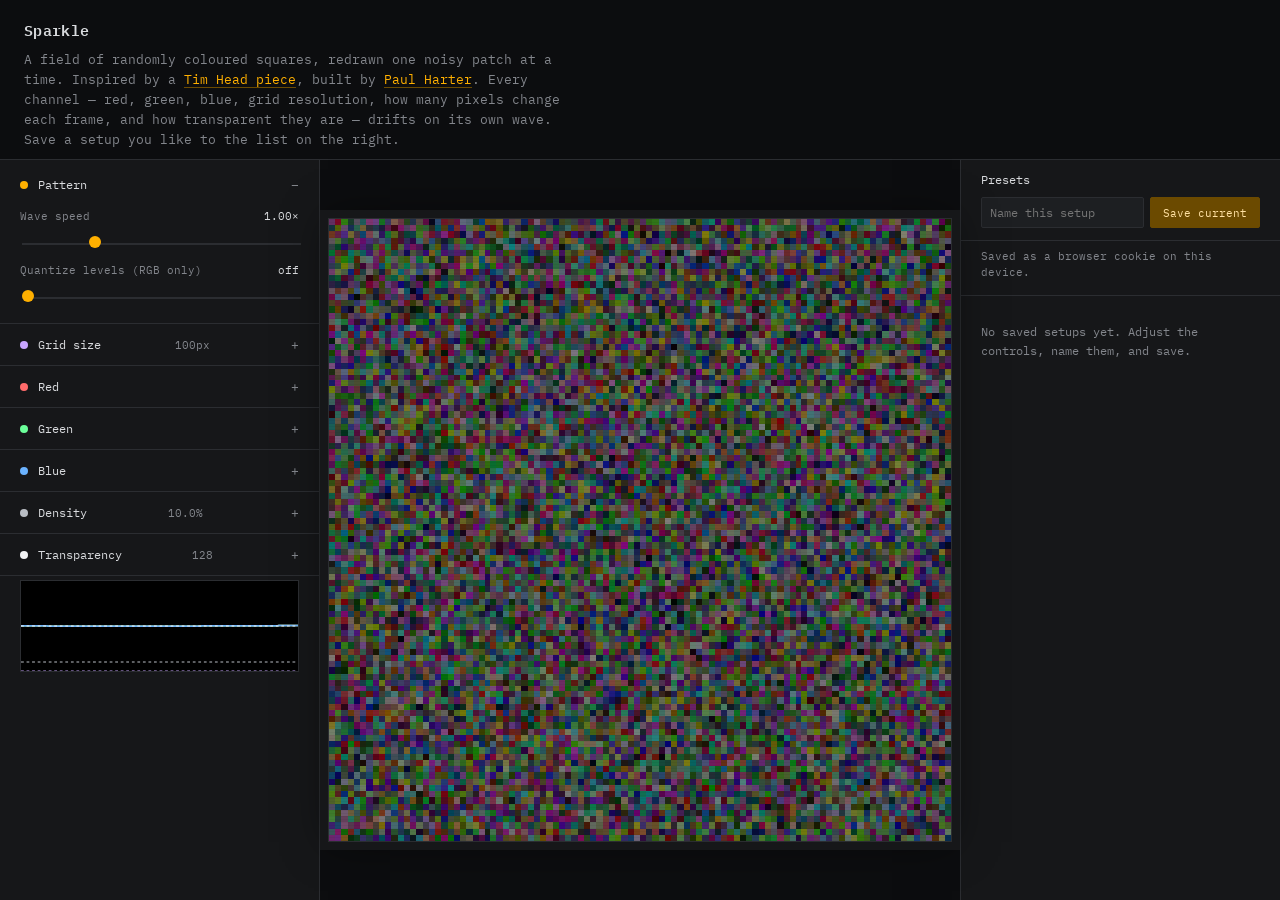
==== sparkle.html @ b0ede52d "Initial commit of Sparkle noise instrument Co-Authored-By: Claude Sonnet 5 <noreply@anthropic.com>" ====
<!doctype html>
<html lang="en">
<head>
<meta charset="utf-8">
<meta name="viewport" content="width=device-width, initial-scale=1">
<title>Sparkle — a noise instrument</title>
<link rel="preconnect" href="https://fonts.googleapis.com">
<link rel="preconnect" href="https://fonts.gstatic.com" crossorigin>
<link href="https://fonts.googleapis.com/css2?family=IBM+Plex+Mono:wght@400;500;600&display=swap" rel="stylesheet">
<style>
  :root{
    --bg: #0c0d0f;
    --panel: #161719;
    --panel-raised: #1d1f22;
    --line: #2b2d31;
    --text: #d9dbde;
    --text-dim: #83868c;
    --accent: #ffb000;
    --accent-dim: #6b4a00;
    --red: #ff6b6b;
    --green: #6bff9a;
    --blue: #6bb3ff;
    --density: #b9bdc4;
    --alphacol: #f2f3f5;
    --sizecol: #c9a6ff;
    --danger: #ff6b6b;
  }
  * { box-sizing: border-box; }
  html, body {
    margin: 0;
    height: 100%;
    background: var(--bg);
    color: var(--text);
    font-family: 'IBM Plex Mono', ui-monospace, 'SF Mono', Menlo, monospace;
  }
  body {
    display: flex;
    flex-direction: column;
    min-height: 100%;
    overflow: hidden;
  }

  header {
    padding: 18px 24px 10px;
    border-bottom: 1px solid var(--line);
    flex-shrink: 0;
  }
  header h1 {
    margin: 0 0 6px;
    font-size: 15px;
    font-weight: 600;
    letter-spacing: 0.02em;
    color: var(--text);
  }
  header p {
    margin: 0;
    max-width: 68ch;
    font-size: 12.5px;
    line-height: 1.6;
    color: var(--text-dim);
  }
  header a { color: var(--accent); text-decoration: none; border-bottom: 1px solid var(--accent-dim); }
  header a:hover { border-bottom-color: var(--accent); }

  main {
    flex: 1;
    display: flex;
    gap: 0;
    min-height: 0;
  }

  .panel {
    width: 320px;
    flex-shrink: 0;
    background: var(--panel);
    overflow-y: auto;
  }
  .panel-left { border-right: 1px solid var(--line); padding: 4px 0 24px; }
  .panel-right { border-left: 1px solid var(--line); display: flex; flex-direction: column; }

  .stage {
    flex: 1;
    display: flex;
    align-items: center;
    justify-content: center;
    padding: 24px;
    min-width: 0;
    min-height: 0;
  }
  .canvas-frame {
    position: relative;
    background: #000;
    border: 1px solid var(--line);
    box-shadow: 0 0 0 8px var(--panel), 0 0 40px rgba(0,0,0,0.5);
    flex-shrink: 0;
  }
  #sparkleCanvas {
    width: 100%;
    height: 100%;
    display: block;
    image-rendering: pixelated;
  }
  .canvas-frame::after{
    content: "";
    position: absolute;
    inset: 0;
    pointer-events: none;
    background: repeating-linear-gradient(
      to bottom,
      rgba(0,0,0,0.12) 0px,
      rgba(0,0,0,0.12) 1px,
      transparent 1px,
      transparent 3px
    );
    mix-blend-mode: multiply;
    opacity: 0.35;
  }

  .group {
    border-bottom: 1px solid var(--line);
  }
  .group > summary {
    list-style: none;
    cursor: pointer;
    padding: 12px 20px;
    font-size: 12px;
    color: var(--text);
    display: flex;
    align-items: center;
    justify-content: space-between;
    user-select: none;
    gap: 8px;
  }
  .group > summary::-webkit-details-marker { display: none; }
  .group > summary .label { display: flex; align-items: center; min-width: 0; }
  .group > summary .live {
    font-size: 11px;
    color: var(--text-dim);
    margin-right: 8px;
    white-space: nowrap;
  }
  .group > summary::after {
    content: "+";
    color: var(--text-dim);
    font-size: 13px;
  }
  .group[open] > summary::after { content: "–"; }
  .group .swatch {
    display: inline-block;
    width: 8px; height: 8px;
    border-radius: 50%;
    margin-right: 10px;
    flex-shrink: 0;
  }
  .group-body {
    padding: 4px 20px 16px;
  }

  .field { margin-bottom: 14px; }
  .field:last-child { margin-bottom: 4px; }
  .field-label {
    display: flex;
    justify-content: space-between;
    font-size: 11px;
    color: var(--text-dim);
    margin-bottom: 6px;
  }
  .field-label span.val { color: var(--text); }

  input[type="range"] {
    -webkit-appearance: none;
    width: 100%;
    height: 2px;
    background: var(--line);
    outline: none;
  }
  input[type="range"]::-webkit-slider-thumb {
    -webkit-appearance: none;
    width: 12px;
    height: 12px;
    border-radius: 50%;
    background: var(--accent);
    cursor: pointer;
    margin-top: -5px;
  }
  input[type="range"]::-moz-range-thumb {
    width: 12px;
    height: 12px;
    border: none;
    border-radius: 50%;
    background: var(--accent);
    cursor: pointer;
  }
  input[type="range"]::-moz-range-track {
    height: 2px;
    background: var(--line);
  }

  select.shape {
    width: 100%;
    background: var(--panel-raised);
    color: var(--text);
    border: 1px solid var(--line);
    padding: 6px 8px;
    font-family: inherit;
    font-size: 12px;
    border-radius: 2px;
  }

  .scope {
    margin: 4px 20px 20px;
    border: 1px solid var(--line);
    background: #000;
  }
  canvas#scopeCanvas { display: block; width: 100%; height: 90px; }

  /* --- Presets panel --- */
  .panel-right-header {
    padding: 12px 20px;
    border-bottom: 1px solid var(--line);
    flex-shrink: 0;
  }
  .panel-right-header .title {
    font-size: 12px;
    color: var(--text);
    margin-bottom: 10px;
  }
  .save-row {
    display: flex;
    gap: 6px;
  }
  .save-row input[type="text"] {
    flex: 1;
    min-width: 0;
    background: var(--panel-raised);
    border: 1px solid var(--line);
    color: var(--text);
    font-family: inherit;
    font-size: 12px;
    padding: 7px 8px;
    border-radius: 2px;
  }
  .save-row input[type="text"]:focus { outline: 1px solid var(--accent-dim); }
  .save-row button {
    background: var(--accent-dim);
    color: #ffe1a3;
    border: 1px solid var(--accent-dim);
    font-family: inherit;
    font-size: 11px;
    padding: 0 12px;
    border-radius: 2px;
    cursor: pointer;
    white-space: nowrap;
  }
  .save-row button:hover { background: var(--accent); color: #1a1200; }

  .preset-list {
    flex: 1;
    overflow-y: auto;
    padding: 6px 0;
  }
  .preset-empty {
    padding: 20px;
    font-size: 12px;
    color: var(--text-dim);
    line-height: 1.6;
  }
  .preset-item {
    padding: 10px 20px;
    border-bottom: 1px solid var(--line);
    display: flex;
    align-items: center;
    gap: 8px;
  }
  .preset-item .meta { flex: 1; min-width: 0; }
  .preset-item .name {
    font-size: 12px;
    color: var(--text);
    white-space: nowrap;
    overflow: hidden;
    text-overflow: ellipsis;
  }
  .preset-item .time {
    font-size: 10px;
    color: var(--text-dim);
    margin-top: 2px;
  }
  .preset-item .actions {
    display: flex;
    gap: 6px;
    flex-shrink: 0;
  }
  .preset-item button {
    background: transparent;
    border: 1px solid var(--line);
    color: var(--text-dim);
    font-family: inherit;
    font-size: 10px;
    padding: 5px 9px;
    border-radius: 2px;
    cursor: pointer;
  }
  .preset-item button.restore:hover { border-color: var(--accent); color: var(--accent); }
  .preset-item button.delete:hover { border-color: var(--danger); color: var(--danger); }
  .cookie-note {
    padding: 8px 20px 14px;
    font-size: 10.5px;
    color: var(--text-dim);
    line-height: 1.5;
    border-bottom: 1px solid var(--line);
  }

  ::-webkit-scrollbar { width: 8px; }
  ::-webkit-scrollbar-track { background: var(--panel); }
  ::-webkit-scrollbar-thumb { background: var(--line); }

  @media (max-width: 900px) {
    main { flex-direction: column; overflow-y: auto; }
    body { overflow: auto; }
    .panel { width: 100%; }
    .panel-left { border-right: none; border-bottom: 1px solid var(--line); }
    .panel-right { border-left: none; border-top: 1px solid var(--line); }
    .stage { padding: 16px; order: -1; }
  }
</style>
</head>
<body>

<header>
  <h1>Sparkle</h1>
  <p>
    A field of randomly coloured squares, redrawn one noisy patch at a time. Inspired by a
    <a href="http://www.timhead.net/art/art2000/81sce.htm" target="_blank" rel="noopener">Tim Head piece</a>,
    built by <a href="https://glowinthedark.co.uk/" target="_blank" rel="noopener">Paul Harter</a>. Every channel —
    red, green, blue, grid resolution, how many pixels change each frame, and how transparent they are — drifts
    on its own wave. Save a setup you like to the list on the right.
  </p>
</header>

<main>
  <aside class="panel panel-left">
    <details class="group" open>
      <summary>
        <span class="label"><span class="swatch" style="background:var(--accent)"></span>Pattern</span>
      </summary>
      <div class="group-body">
        <div class="field">
          <div class="field-label"><span>Wave speed</span><span class="val" id="val-speed">1.00×</span></div>
          <input type="range" id="speed" min="0" max="4" step="0.05" value="1">
        </div>
        <div class="field">
          <div class="field-label"><span>Quantize levels (RGB only)</span><span class="val" id="val-quantize">off</span></div>
          <input type="range" id="quantize" min="0" max="32" step="1" value="0">
        </div>
      </div>
    </details>

    <details class="group">
      <summary>
        <span class="label"><span class="swatch" style="background:var(--sizecol)"></span>Grid size</span>
        <span class="live" id="cs-live">100px</span>
      </summary>
      <div class="group-body">
        <div class="field">
          <div class="field-label"><span>Mean (pixels per side)</span><span class="val" id="val-cs_mean">100</span></div>
          <input type="range" id="cs_mean" min="100" max="2000" step="5" value="100">
        </div>
        <div class="field">
          <div class="field-label"><span>Amplitude</span><span class="val" id="val-cs_amplitude">0</span></div>
          <input type="range" id="cs_amplitude" min="0" max="950" step="5" value="0">
        </div>
        <div class="field">
          <div class="field-label"><span>Frequency</span><span class="val" id="val-cs_frequency">0.10</span></div>
          <input type="range" id="cs_frequency" min="0.01" max="1" step="0.01" value="0.1">
        </div>
        <div class="field">
          <div class="field-label"><span>Phase offset</span><span class="val" id="val-cs_phase">0.00</span></div>
          <input type="range" id="cs_phase" min="0" max="1" step="0.01" value="0">
        </div>
        <div class="field">
          <div class="field-label"><span>Shape</span></div>
          <select class="shape" id="cs_shape">
            <option value="sine">Sine</option>
            <option value="triangle">Triangle</option>
            <option value="square">Square</option>
            <option value="sawtooth">Sawtooth</option>
          </select>
        </div>
      </div>
    </details>

    <details class="group">
      <summary>
        <span class="label"><span class="swatch" style="background:var(--red)"></span>Red</span>
      </summary>
      <div class="group-body">
        <div class="field">
          <div class="field-label"><span>Mean</span><span class="val" id="val-r_mean">128</span></div>
          <input type="range" id="r_mean" min="1" max="256" step="1" value="128">
        </div>
        <div class="field">
          <div class="field-label"><span>Amplitude</span><span class="val" id="val-r_amplitude">1</span></div>
          <input type="range" id="r_amplitude" min="0" max="128" step="1" value="1">
        </div>
        <div class="field">
          <div class="field-label"><span>Frequency</span><span class="val" id="val-r_frequency">0.10</span></div>
          <input type="range" id="r_frequency" min="0.01" max="1" step="0.01" value="0.1">
        </div>
        <div class="field">
          <div class="field-label"><span>Phase offset</span><span class="val" id="val-r_phase">0.00</span></div>
          <input type="range" id="r_phase" min="0" max="1" step="0.01" value="0">
        </div>
        <div class="field">
          <div class="field-label"><span>Shape</span></div>
          <select class="shape" id="r_shape">
            <option value="sine">Sine</option>
            <option value="triangle">Triangle</option>
            <option value="square">Square</option>
            <option value="sawtooth">Sawtooth</option>
          </select>
        </div>
      </div>
    </details>

    <details class="group">
      <summary>
        <span class="label"><span class="swatch" style="background:var(--green)"></span>Green</span>
      </summary>
      <div class="group-body">
        <div class="field">
          <div class="field-label"><span>Mean</span><span class="val" id="val-g_mean">128</span></div>
          <input type="range" id="g_mean" min="1" max="256" step="1" value="128">
        </div>
        <div class="field">
          <div class="field-label"><span>Amplitude</span><span class="val" id="val-g_amplitude">1</span></div>
          <input type="range" id="g_amplitude" min="0" max="128" step="1" value="1">
        </div>
        <div class="field">
          <div class="field-label"><span>Frequency</span><span class="val" id="val-g_frequency">0.10</span></div>
          <input type="range" id="g_frequency" min="0.01" max="1" step="0.01" value="0.1">
        </div>
        <div class="field">
          <div class="field-label"><span>Phase offset</span><span class="val" id="val-g_phase">0.00</span></div>
          <input type="range" id="g_phase" min="0" max="1" step="0.01" value="0">
        </div>
        <div class="field">
          <div class="field-label"><span>Shape</span></div>
          <select class="shape" id="g_shape">
            <option value="sine">Sine</option>
            <option value="triangle">Triangle</option>
            <option value="square">Square</option>
            <option value="sawtooth">Sawtooth</option>
          </select>
        </div>
      </div>
    </details>

    <details class="group">
      <summary>
        <span class="label"><span class="swatch" style="background:var(--blue)"></span>Blue</span>
      </summary>
      <div class="group-body">
        <div class="field">
          <div class="field-label"><span>Mean</span><span class="val" id="val-b_mean">128</span></div>
          <input type="range" id="b_mean" min="1" max="256" step="1" value="128">
        </div>
        <div class="field">
          <div class="field-label"><span>Amplitude</span><span class="val" id="val-b_amplitude">1</span></div>
          <input type="range" id="b_amplitude" min="0" max="128" step="1" value="1">
        </div>
        <div class="field">
          <div class="field-label"><span>Frequency</span><span class="val" id="val-b_frequency">0.10</span></div>
          <input type="range" id="b_frequency" min="0.01" max="1" step="0.01" value="0.1">
        </div>
        <div class="field">
          <div class="field-label"><span>Phase offset</span><span class="val" id="val-b_phase">0.00</span></div>
          <input type="range" id="b_phase" min="0" max="1" step="0.01" value="0">
        </div>
        <div class="field">
          <div class="field-label"><span>Shape</span></div>
          <select class="shape" id="b_shape">
            <option value="sine">Sine</option>
            <option value="triangle">Triangle</option>
            <option value="square">Square</option>
            <option value="sawtooth">Sawtooth</option>
          </select>
        </div>
      </div>
    </details>

    <details class="group">
      <summary>
        <span class="label"><span class="swatch" style="background:var(--density)"></span>Density</span>
        <span class="live" id="pp-live">10.0%</span>
      </summary>
      <div class="group-body">
        <div class="field">
          <div class="field-label"><span>Mean (% pixels / frame)</span><span class="val" id="val-pp_mean">10</span></div>
          <input type="range" id="pp_mean" min="0.1" max="100" step="0.1" value="10">
        </div>
        <div class="field">
          <div class="field-label"><span>Amplitude</span><span class="val" id="val-pp_amplitude">0</span></div>
          <input type="range" id="pp_amplitude" min="0" max="50" step="0.1" value="0">
        </div>
        <div class="field">
          <div class="field-label"><span>Frequency</span><span class="val" id="val-pp_frequency">0.10</span></div>
          <input type="range" id="pp_frequency" min="0.01" max="1" step="0.01" value="0.1">
        </div>
        <div class="field">
          <div class="field-label"><span>Phase offset</span><span class="val" id="val-pp_phase">0.00</span></div>
          <input type="range" id="pp_phase" min="0" max="1" step="0.01" value="0">
        </div>
        <div class="field">
          <div class="field-label"><span>Shape</span></div>
          <select class="shape" id="pp_shape">
            <option value="sine">Sine</option>
            <option value="triangle">Triangle</option>
            <option value="square">Square</option>
            <option value="sawtooth">Sawtooth</option>
          </select>
        </div>
      </div>
    </details>

    <details class="group">
      <summary>
        <span class="label"><span class="swatch" style="background:var(--alphacol)"></span>Transparency</span>
        <span class="live" id="ap-live">128</span>
      </summary>
      <div class="group-body">
        <div class="field">
          <div class="field-label"><span>Mean</span><span class="val" id="val-ap_mean">128</span></div>
          <input type="range" id="ap_mean" min="1" max="256" step="1" value="128">
        </div>
        <div class="field">
          <div class="field-label"><span>Amplitude</span><span class="val" id="val-ap_amplitude">0</span></div>
          <input type="range" id="ap_amplitude" min="0" max="128" step="1" value="0">
        </div>
        <div class="field">
          <div class="field-label"><span>Frequency</span><span class="val" id="val-ap_frequency">0.10</span></div>
          <input type="range" id="ap_frequency" min="0.01" max="1" step="0.01" value="0.1">
        </div>
        <div class="field">
          <div class="field-label"><span>Phase offset</span><span class="val" id="val-ap_phase">0.00</span></div>
          <input type="range" id="ap_phase" min="0" max="1" step="0.01" value="0">
        </div>
        <div class="field">
          <div class="field-label"><span>Shape</span></div>
          <select class="shape" id="ap_shape">
            <option value="sine">Sine</option>
            <option value="triangle">Triangle</option>
            <option value="square">Square</option>
            <option value="sawtooth">Sawtooth</option>
          </select>
        </div>
      </div>
    </details>

    <div class="scope">
      <canvas id="scopeCanvas" width="300" height="90"></canvas>
    </div>
  </aside>

  <div class="stage">
    <div class="canvas-frame">
      <canvas id="sparkleCanvas" width="100" height="100"></canvas>
    </div>
  </div>

  <aside class="panel panel-right">
    <div class="panel-right-header">
      <div class="title">Presets</div>
      <div class="save-row">
        <input type="text" id="presetName" placeholder="Name this setup" maxlength="60">
        <button id="savePresetBtn">Save current</button>
      </div>
    </div>
    <div class="cookie-note" id="cookieNote">Saved as a browser cookie on this device.</div>
    <div class="preset-list" id="presetList">
      <div class="preset-empty">No saved setups yet. Adjust the controls, name them, and save.</div>
    </div>
  </aside>
</main>

<script>
(function(){
  const visCanvas = document.getElementById('sparkleCanvas');
  const visCtx = visCanvas.getContext('2d');
  const scope = document.getElementById('scopeCanvas');
  const sctx = scope.getContext('2d');
  const stage = document.querySelector('.stage');
  const frame = document.querySelector('.canvas-frame');

  // --- Fixed backing grid --------------------------------------------------
  // The "true" pixel data lives here, at a size that comfortably covers the
  // whole grid-size wave range (100-2000, mean+amplitude clamped to 2000).
  // It is allocated once and never resized — growing or shrinking the visible
  // grid never touches this buffer's dimensions, only how much of its centre
  // we look at.
  const BACKING_SIZE = 2000;
  const CENTER = BACKING_SIZE / 2;
  const dataCanvas = document.createElement('canvas');
  dataCanvas.width = BACKING_SIZE;
  dataCanvas.height = BACKING_SIZE;
  const dataCtx = dataCanvas.getContext('2d');
  const backingImageData = dataCtx.createImageData(BACKING_SIZE, BACKING_SIZE);
  let filledSize = 0; // how large a centred square has ever been randomized

  function offsetFor(N){ return Math.floor(CENTER - N / 2); }

  let r_range = 128, g_range = 128, b_range = 128;

  const state = {
    r_mean: 128, r_amplitude: 1, r_frequency: 0.1, r_phase: 0, r_shape: 'sine',
    g_mean: 128, g_amplitude: 1, g_frequency: 0.1, g_phase: 0, g_shape: 'sine',
    b_mean: 128, b_amplitude: 1, b_frequency: 0.1, b_phase: 0, b_shape: 'sine',
    pp_mean: 10, pp_amplitude: 0, pp_frequency: 0.1, pp_phase: 0, pp_shape: 'sine',
    ap_mean: 128, ap_amplitude: 0, ap_frequency: 0.1, ap_phase: 0, ap_shape: 'sine',
    cs_mean: 100, cs_amplitude: 0, cs_frequency: 0.1, cs_phase: 0, cs_shape: 'sine',
    pixelUpdatePercent: 10, alpha: 128, speed: 1, quantize: 0
  };

  // --- Responsive square canvas frame -------------------------------------
  // Only the *display* resolution changes here, and only on an actual window
  // resize — not on every grid-size wave tick.
  function sizeFrame(){
    const rect = stage.getBoundingClientRect();
    const pad = 8;
    const available = Math.max(120, Math.min(rect.width, rect.height) - pad * 2);
    const cssSize = Math.floor(available);
    frame.style.width = cssSize + 'px';
    frame.style.height = cssSize + 'px';

    const dpr = Math.min(window.devicePixelRatio || 1, 2);
    const intrinsic = Math.max(200, Math.min(1400, Math.round(cssSize * dpr)));
    if (visCanvas.width !== intrinsic){
      visCanvas.width = intrinsic;
      visCanvas.height = intrinsic;
    }
  }
  new ResizeObserver(sizeFrame).observe(stage);
  window.addEventListener('resize', sizeFrame);
  sizeFrame();

  // --- Waveform shapes ------------------------------------------------------
  function shapeValue(shape, x){
    const f = x - Math.floor(x);
    switch (shape){
      case 'triangle':
        return 4 * Math.abs(f - Math.floor(f + 0.5)) - 1;
      case 'square':
        return f < 0.5 ? 1 : -1;
      case 'sawtooth':
        return 2 * f - 1;
      case 'sine':
      default:
        return Math.sin(2 * Math.PI * f);
    }
  }

  function clampRange(v, min, max){ return Math.max(min, Math.min(max, v)); }
  function clamp255(v){ return clampRange(v, 0, 255); }

  function quantizeValue(v){
    const steps = state.quantize;
    if (!steps) return v;
    const levelSize = 255 / steps;
    return Math.round(v / levelSize) * levelSize;
  }

  function setRandomPixel(x, y){
    const idx = (y * BACKING_SIZE + x) * 4;
    backingImageData.data[idx]     = Math.floor(Math.random() * r_range);
    backingImageData.data[idx + 1] = Math.floor(Math.random() * g_range);
    backingImageData.data[idx + 2] = Math.floor(Math.random() * b_range);
    backingImageData.data[idx + 3] = state.alpha;
  }

  // Randomize only the newly-exposed ring when the visible (centred) grid
  // grows past its previous all-time max. Pixels already generated (even if
  // currently hidden by a later shrink) are left untouched.
  function ensureFilled(N){
    if (N <= filledSize) return;
    const oldSize = filledSize;
    const offNew = offsetFor(N);
    const offOld = offsetFor(oldSize);
    for (let y = offNew; y < offNew + N; y++){
      for (let x = offNew; x < offNew + N; x++){
        if (oldSize > 0 && x >= offOld && x < offOld + oldSize && y >= offOld && y < offOld + oldSize) continue;
        setRandomPixel(x, y);
      }
    }
    filledSize = N;
    dataCtx.putImageData(backingImageData, 0, 0, offNew, offNew, N, N);
  }

  let clockOffset = 0;
  let lastRealTime = Date.now() / 1000;
  function tick(){
    const now = Date.now() / 1000;
    const dt = now - lastRealTime;
    lastRealTime = now;
    clockOffset += dt * state.speed;
    return clockOffset;
  }

  // RGB channel value: 0-255, clamped and (optionally) quantized
  function channelValue(mean, amp, freq, phase, shape, t){
    const wave = shapeValue(shape, t * freq + phase);
    return quantizeValue(clamp255(Math.round(mean + amp * wave)));
  }

  // Pixel-update-percent value: 0.1-100, no quantize
  function percentValue(t){
    const wave = shapeValue(state.pp_shape, t * state.pp_frequency + state.pp_phase);
    return clampRange(state.pp_mean + state.pp_amplitude * wave, 0.1, 100);
  }

  // Transparency (alpha) value: 1-256, no quantize
  function alphaValue(t){
    const wave = shapeValue(state.ap_shape, t * state.ap_frequency + state.ap_phase);
    return clampRange(Math.round(state.ap_mean + state.ap_amplitude * wave), 1, 256);
  }

  // Grid-size (pixels per side) value: 100-2000, rounded to the nearest 5
  function sizeValue(t){
    const wave = shapeValue(state.cs_shape, t * state.cs_frequency + state.cs_phase);
    const raw = clampRange(state.cs_mean + state.cs_amplitude * wave, 100, 2000);
    return Math.round(raw / 5) * 5;
  }

  function updateColorRanges(t){
    r_range = channelValue(state.r_mean, state.r_amplitude, state.r_frequency, state.r_phase, state.r_shape, t);
    g_range = channelValue(state.g_mean, state.g_amplitude, state.g_frequency, state.g_phase, state.g_shape, t);
    b_range = channelValue(state.b_mean, state.b_amplitude, state.b_frequency, state.b_phase, state.b_shape, t);
    state.pixelUpdatePercent = percentValue(t);
    state.alpha = alphaValue(t);
  }

  const ppLive = document.getElementById('pp-live');
  const apLive = document.getElementById('ap-live');
  const csLive = document.getElementById('cs-live');

  function updateRandomPixels(){
    const t = tick();
    updateColorRanges(t);

    const targetSize = sizeValue(t);
    ensureFilled(targetSize);
    const offset = offsetFor(targetSize);
    csLive.textContent = targetSize + 'px';
    ppLive.textContent = state.pixelUpdatePercent.toFixed(1) + '%';
    apLive.textContent = Math.round(state.alpha);

    const totalPixels = targetSize * targetSize;
    const pixelsToUpdate = Math.round((state.pixelUpdatePercent / 100) * totalPixels);

    for (let n = 0; n < pixelsToUpdate; n++){
      const x = offset + Math.floor(Math.random() * targetSize);
      const y = offset + Math.floor(Math.random() * targetSize);
      setRandomPixel(x, y);
    }
    // Only push the currently-visible centred N x N square to the backing
    // canvas — cost scales with what's on screen, not the 2000x2000 buffer.
    dataCtx.putImageData(backingImageData, 0, 0, offset, offset, targetSize, targetSize);

    // Crop that centred square and scale it up (nearest-neighbour) onto the visible canvas.
    visCtx.imageSmoothingEnabled = false;
    visCtx.drawImage(dataCanvas, offset, offset, targetSize, targetSize, 0, 0, visCanvas.width, visCanvas.height);

    drawScope(t);
    requestAnimationFrame(updateRandomPixels);
  }

  // Live oscilloscope-style preview of the RGB waveforms, plus density,
  // transparency and grid size overlaid as dashed traces (each normalised
  // to its own range so they stay legible on one chart).
  function drawScope(t0){
    const w = scope.width, h = scope.height;
    sctx.clearRect(0, 0, w, h);

    sctx.strokeStyle = '#1f2023';
    sctx.lineWidth = 1;
    sctx.beginPath();
    sctx.moveTo(0, h / 2);
    sctx.lineTo(w, h / 2);
    sctx.stroke();

    const windowSeconds = 6;
    const channels = [
      { mean: state.r_mean, amp: state.r_amplitude, freq: state.r_frequency, phase: state.r_phase, shape: state.r_shape, color: getCss('--red') },
      { mean: state.g_mean, amp: state.g_amplitude, freq: state.g_frequency, phase: state.g_phase, shape: state.g_shape, color: getCss('--green') },
      { mean: state.b_mean, amp: state.b_amplitude, freq: state.b_frequency, phase: state.b_phase, shape: state.b_shape, color: getCss('--blue') }
    ];

    channels.forEach(c => {
      sctx.beginPath();
      sctx.strokeStyle = c.color;
      sctx.lineWidth = 1.5;
      for (let px = 0; px <= w; px++){
        const t = t0 - windowSeconds + (px / w) * windowSeconds;
        const v = channelValue(c.mean, c.amp, c.freq, c.phase, c.shape, t);
        const y = h - (v / 255) * h;
        if (px === 0) sctx.moveTo(px, y); else sctx.lineTo(px, y);
      }
      sctx.stroke();
    });

    sctx.setLineDash([3, 3]);

    sctx.beginPath();
    sctx.strokeStyle = getCss('--density');
    sctx.lineWidth = 1;
    for (let px = 0; px <= w; px++){
      const t = t0 - windowSeconds + (px / w) * windowSeconds;
      const wave = shapeValue(state.pp_shape, t * state.pp_frequency + state.pp_phase);
      const v = clampRange(state.pp_mean + state.pp_amplitude * wave, 0.1, 100);
      const y = h - (v / 100) * h;
      if (px === 0) sctx.moveTo(px, y); else sctx.lineTo(px, y);
    }
    sctx.stroke();

    sctx.beginPath();
    sctx.strokeStyle = getCss('--alphacol');
    sctx.lineWidth = 1;
    for (let px = 0; px <= w; px++){
      const t = t0 - windowSeconds + (px / w) * windowSeconds;
      const wave = shapeValue(state.ap_shape, t * state.ap_frequency + state.ap_phase);
      const v = clampRange(state.ap_mean + state.ap_amplitude * wave, 1, 256);
      const y = h - (v / 256) * h;
      if (px === 0) sctx.moveTo(px, y); else sctx.lineTo(px, y);
    }
    sctx.stroke();

    sctx.beginPath();
    sctx.strokeStyle = getCss('--sizecol');
    sctx.lineWidth = 1;
    for (let px = 0; px <= w; px++){
      const t = t0 - windowSeconds + (px / w) * windowSeconds;
      const wave = shapeValue(state.cs_shape, t * state.cs_frequency + state.cs_phase);
      const v = clampRange(state.cs_mean + state.cs_amplitude * wave, 100, 2000);
      const y = h - ((v - 100) / 1900) * h;
      if (px === 0) sctx.moveTo(px, y); else sctx.lineTo(px, y);
    }
    sctx.stroke();

    sctx.setLineDash([]);
  }

  function getCss(varName){
    return getComputedStyle(document.documentElement).getPropertyValue(varName).trim();
  }

  // --- Wire up controls -------------------------------------------------
  const controlIds = [
    'speed', 'quantize',
    'cs_mean', 'cs_amplitude', 'cs_frequency', 'cs_phase', 'cs_shape',
    'r_mean', 'r_amplitude', 'r_frequency', 'r_phase', 'r_shape',
    'g_mean', 'g_amplitude', 'g_frequency', 'g_phase', 'g_shape',
    'b_mean', 'b_amplitude', 'b_frequency', 'b_phase', 'b_shape',
    'pp_mean', 'pp_amplitude', 'pp_frequency', 'pp_phase', 'pp_shape',
    'ap_mean', 'ap_amplitude', 'ap_frequency', 'ap_phase', 'ap_shape'
  ];

  function bindRange(id, onChange, formatter){
    const input = document.getElementById(id);
    const label = document.getElementById('val-' + id);
    input.addEventListener('input', () => {
      const raw = input.value;
      if (label) label.textContent = formatter ? formatter(raw) : raw;
      onChange(raw);
    });
  }
  function bindSelect(id, onChange){
    document.getElementById(id).addEventListener('change', e => onChange(e.target.value));
  }

  bindRange('speed', v => state.speed = parseFloat(v), v => parseFloat(v).toFixed(2) + '×');
  bindRange('quantize', v => state.quantize = parseInt(v), v => v === '0' ? 'off' : v);

  bindRange('cs_mean', v => state.cs_mean = parseInt(v));
  bindRange('cs_amplitude', v => state.cs_amplitude = parseInt(v));
  bindRange('cs_frequency', v => state.cs_frequency = parseFloat(v), v => parseFloat(v).toFixed(2));
  bindRange('cs_phase', v => state.cs_phase = parseFloat(v), v => parseFloat(v).toFixed(2));
  bindSelect('cs_shape', v => state.cs_shape = v);

  ['r', 'g', 'b'].forEach(ch => {
    bindRange(`${ch}_mean`, v => state[`${ch}_mean`] = parseInt(v));
    bindRange(`${ch}_amplitude`, v => state[`${ch}_amplitude`] = parseInt(v));
    bindRange(`${ch}_frequency`, v => state[`${ch}_frequency`] = parseFloat(v), v => parseFloat(v).toFixed(2));
    bindRange(`${ch}_phase`, v => state[`${ch}_phase`] = parseFloat(v), v => parseFloat(v).toFixed(2));
    bindSelect(`${ch}_shape`, v => state[`${ch}_shape`] = v);
  });

  bindRange('pp_mean', v => state.pp_mean = parseFloat(v));
  bindRange('pp_amplitude', v => state.pp_amplitude = parseFloat(v));
  bindRange('pp_frequency', v => state.pp_frequency = parseFloat(v), v => parseFloat(v).toFixed(2));
  bindRange('pp_phase', v => state.pp_phase = parseFloat(v), v => parseFloat(v).toFixed(2));
  bindSelect('pp_shape', v => state.pp_shape = v);

  bindRange('ap_mean', v => state.ap_mean = parseInt(v));
  bindRange('ap_amplitude', v => state.ap_amplitude = parseInt(v));
  bindRange('ap_frequency', v => state.ap_frequency = parseFloat(v), v => parseFloat(v).toFixed(2));
  bindRange('ap_phase', v => state.ap_phase = parseFloat(v), v => parseFloat(v).toFixed(2));
  bindSelect('ap_shape', v => state.ap_shape = v);

  // Only one settings panel open at a time (mirrors the old accordion behaviour)
  const groups = document.querySelectorAll('.group');
  groups.forEach(g => {
    g.addEventListener('toggle', () => {
      if (g.open){
        groups.forEach(other => { if (other !== g) other.open = false; });
      }
    });
  });

  // --- Presets: capture / apply / persist (as a cookie) ------------------
  const COOKIE_NAME = 'sparklePresets';
  const COOKIE_MAX_BYTES = 3800; // stay comfortably under the ~4KB per-cookie limit

  function getCookie(name){
    const escaped = name.replace(/([.$?*|{}()\[\]\\/+^])/g, '\\$1');
    const match = document.cookie.match(new RegExp('(?:^|; )' + escaped + '=([^;]*)'));
    return match ? decodeURIComponent(match[1]) : null;
  }
  function setCookie(name, value, days){
    const expires = new Date(Date.now() + days * 24 * 60 * 60 * 1000).toUTCString();
    document.cookie = `${name}=${encodeURIComponent(value)}; expires=${expires}; path=/; SameSite=Lax`;
  }

  const cookiesAvailable = (() => {
    try {
      document.cookie = 'sparkleCookieTest=1; path=/; SameSite=Lax';
      const ok = document.cookie.indexOf('sparkleCookieTest=') !== -1;
      document.cookie = 'sparkleCookieTest=; path=/; expires=Thu, 01 Jan 1970 00:00:00 GMT';
      return ok;
    } catch (e){
      return false;
    }
  })();
  let memoryPresets = []; // fallback if cookies aren't available (e.g. some local file:// views)

  if (!cookiesAvailable){
    document.getElementById('cookieNote').textContent =
      "Cookies aren't available here, so saved setups will only last this session.";
  }

  function captureCurrentSettings(){
    const snapshot = {};
    controlIds.forEach(id => { snapshot[id] = document.getElementById(id).value; });
    return snapshot;
  }

  function applySettings(settings){
    controlIds.forEach(id => {
      if (!(id in settings)) return;
      const el = document.getElementById(id);
      el.value = settings[id];
      el.dispatchEvent(new Event(el.tagName === 'SELECT' ? 'change' : 'input'));
    });
  }

  async function loadPresets(){
    if (!cookiesAvailable) return memoryPresets;
    try {
      const raw = getCookie(COOKIE_NAME);
      return raw ? JSON.parse(raw) : [];
    } catch (e){
      return [];
    }
  }

  // Returns the (possibly trimmed) list actually persisted, since cookies
  // have a hard ~4KB size limit — oldest presets are dropped first if needed.
  async function persistPresets(list){
    if (!cookiesAvailable){
      memoryPresets = list;
      return list;
    }
    const trimmed = list.slice();
    let serialized = JSON.stringify(trimmed);
    while (serialized.length > COOKIE_MAX_BYTES && trimmed.length > 0){
      trimmed.shift();
      serialized = JSON.stringify(trimmed);
    }
    try {
      setCookie(COOKIE_NAME, serialized, 365 * 5);
    } catch (e){
      console.error('Could not save presets cookie', e);
    }
    return trimmed;
  }

  function formatTime(ts){
    const d = new Date(ts);
    return d.toLocaleDateString(undefined, { month: 'short', day: 'numeric' }) + ' · ' +
      d.toLocaleTimeString(undefined, { hour: 'numeric', minute: '2-digit' });
  }

  function renderPresets(list){
    const container = document.getElementById('presetList');
    container.innerHTML = '';
    if (!list.length){
      const empty = document.createElement('div');
      empty.className = 'preset-empty';
      empty.textContent = 'No saved setups yet. Adjust the controls, name them, and save.';
      container.appendChild(empty);
      return;
    }
    list.slice().reverse().forEach(preset => {
      const item = document.createElement('div');
      item.className = 'preset-item';

      const meta = document.createElement('div');
      meta.className = 'meta';
      const name = document.createElement('div');
      name.className = 'name';
      name.textContent = preset.name;
      const time = document.createElement('div');
      time.className = 'time';
      time.textContent = formatTime(preset.savedAt);
      meta.appendChild(name);
      meta.appendChild(time);

      const actions = document.createElement('div');
      actions.className = 'actions';
      const restoreBtn = document.createElement('button');
      restoreBtn.className = 'restore';
      restoreBtn.textContent = 'Restore';
      restoreBtn.addEventListener('click', () => applySettings(preset.values));
      const deleteBtn = document.createElement('button');
      deleteBtn.className = 'delete';
      deleteBtn.textContent = 'Delete';
      deleteBtn.addEventListener('click', async () => {
        const updated = (await loadPresets()).filter(p => p.id !== preset.id);
        const saved = await persistPresets(updated);
        renderPresets(saved);
      });
      actions.appendChild(restoreBtn);
      actions.appendChild(deleteBtn);

      item.appendChild(meta);
      item.appendChild(actions);
      container.appendChild(item);
    });
  }

  document.getElementById('savePresetBtn').addEventListener('click', async () => {
    const nameInput = document.getElementById('presetName');
    const name = nameInput.value.trim() || `Setup ${new Date().toLocaleTimeString()}`;
    const preset = {
      id: (crypto.randomUUID ? crypto.randomUUID() : String(Date.now()) + Math.random().toString(16).slice(2)),
      name,
      savedAt: Date.now(),
      values: captureCurrentSettings()
    };
    const list = await loadPresets();
    list.push(preset);
    const saved = await persistPresets(list);
    renderPresets(saved);
    nameInput.value = '';
  });

  document.getElementById('presetName').addEventListener('keydown', e => {
    if (e.key === 'Enter') document.getElementById('savePresetBtn').click();
  });

  loadPresets().then(renderPresets);

  updateRandomPixels();
})();
</script>

</body>
</html>
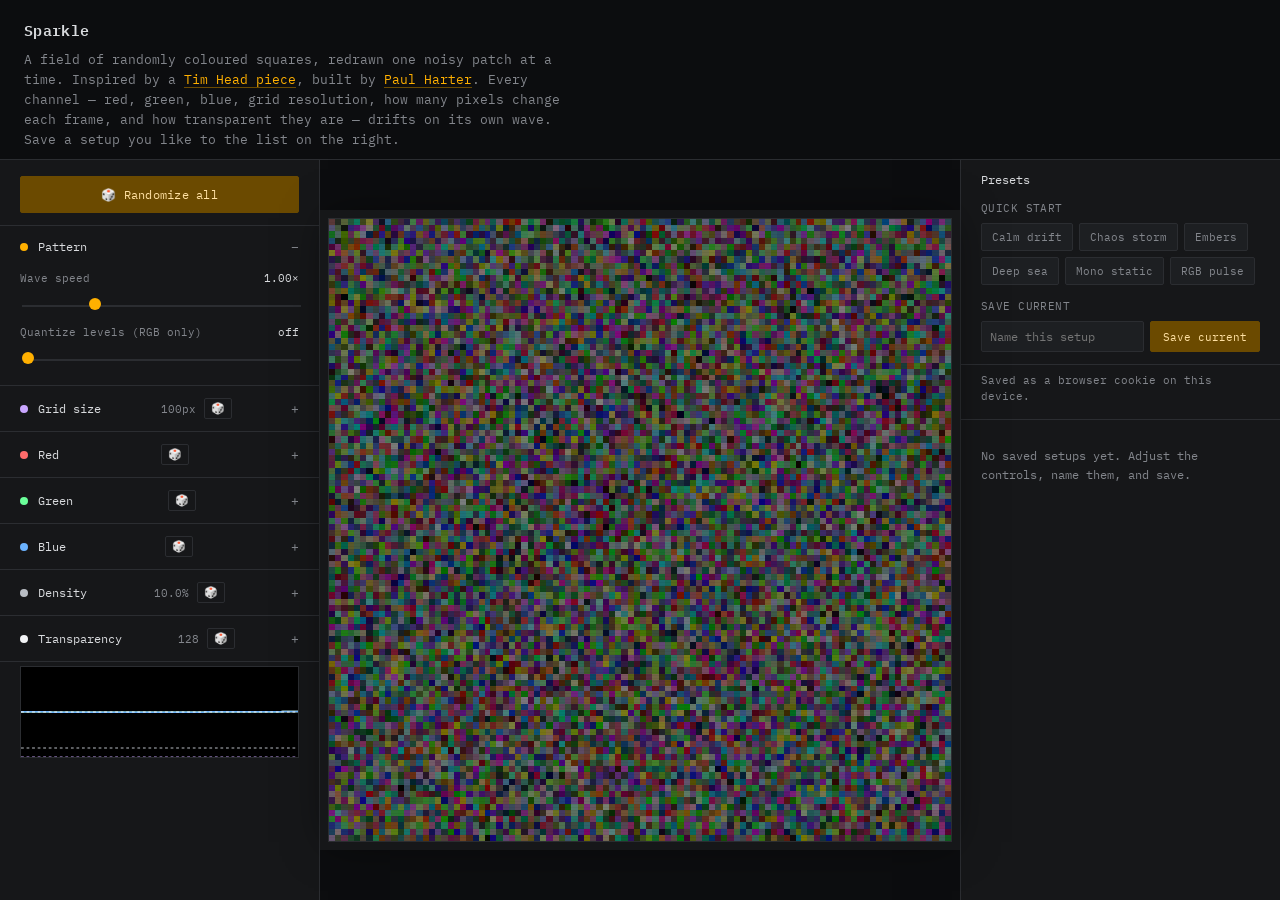
==== commit 883c38db: "Add built-in presets and randomize buttons - Six built-in presets (Calm Drift, Chaos Storm, Embers, " ====
--- a/sparkle.html
+++ b/sparkle.html
@@ -133,10 +133,10 @@
   }
   .group > summary::-webkit-details-marker { display: none; }
   .group > summary .label { display: flex; align-items: center; min-width: 0; }
+  .group > summary .summary-right { display: flex; align-items: center; gap: 8px; flex-shrink: 0; }
   .group > summary .live {
     font-size: 11px;
     color: var(--text-dim);
-    margin-right: 8px;
     white-space: nowrap;
   }
   .group > summary::after {
@@ -145,6 +145,17 @@
     font-size: 13px;
   }
   .group[open] > summary::after { content: "–"; }
+  .dice-btn {
+    background: transparent;
+    border: 1px solid var(--line);
+    color: var(--text-dim);
+    font-size: 11px;
+    line-height: 1;
+    padding: 4px 6px;
+    border-radius: 2px;
+    cursor: pointer;
+  }
+  .dice-btn:hover { border-color: var(--accent); color: var(--accent); }
   .group .swatch {
     display: inline-block;
     width: 8px; height: 8px;
@@ -214,6 +225,26 @@
   }
   canvas#scopeCanvas { display: block; width: 100%; height: 90px; }
 
+  /* --- Randomize all --- */
+  .randomize-all-row {
+    padding: 12px 20px;
+    border-bottom: 1px solid var(--line);
+    flex-shrink: 0;
+  }
+  .randomize-all-btn {
+    width: 100%;
+    background: var(--accent-dim);
+    color: #ffe1a3;
+    border: 1px solid var(--accent-dim);
+    font-family: inherit;
+    font-size: 12px;
+    padding: 10px 12px;
+    border-radius: 2px;
+    cursor: pointer;
+    letter-spacing: 0.02em;
+  }
+  .randomize-all-btn:hover { background: var(--accent); color: #1a1200; }
+
   /* --- Presets panel --- */
   .panel-right-header {
     padding: 12px 20px;
@@ -225,6 +256,29 @@
     color: var(--text);
     margin-bottom: 10px;
   }
+  .panel-right-header .subtitle {
+    font-size: 10.5px;
+    color: var(--text-dim);
+    text-transform: uppercase;
+    letter-spacing: 0.04em;
+    margin: 14px 0 8px;
+  }
+  .builtin-presets {
+    display: flex;
+    flex-wrap: wrap;
+    gap: 6px;
+  }
+  .builtin-presets button {
+    background: var(--panel-raised);
+    border: 1px solid var(--line);
+    color: var(--text-dim);
+    font-family: inherit;
+    font-size: 11px;
+    padding: 6px 10px;
+    border-radius: 2px;
+    cursor: pointer;
+  }
+  .builtin-presets button:hover { border-color: var(--accent); color: var(--accent); }
   .save-row {
     display: flex;
     gap: 6px;
@@ -339,6 +393,9 @@
 
 <main>
   <aside class="panel panel-left">
+    <div class="randomize-all-row">
+      <button type="button" id="randomizeAllBtn" class="randomize-all-btn">🎲 Randomize all</button>
+    </div>
     <details class="group" open>
       <summary>
         <span class="label"><span class="swatch" style="background:var(--accent)"></span>Pattern</span>
@@ -358,7 +415,10 @@
     <details class="group">
       <summary>
         <span class="label"><span class="swatch" style="background:var(--sizecol)"></span>Grid size</span>
-        <span class="live" id="cs-live">100px</span>
+        <span class="summary-right">
+          <span class="live" id="cs-live">100px</span>
+          <button type="button" class="dice-btn" data-randomize-group title="Randomize grid size">🎲</button>
+        </span>
       </summary>
       <div class="group-body">
         <div class="field">
@@ -392,6 +452,9 @@
     <details class="group">
       <summary>
         <span class="label"><span class="swatch" style="background:var(--red)"></span>Red</span>
+        <span class="summary-right">
+          <button type="button" class="dice-btn" data-randomize-group title="Randomize red">🎲</button>
+        </span>
       </summary>
       <div class="group-body">
         <div class="field">
@@ -425,6 +488,9 @@
     <details class="group">
       <summary>
         <span class="label"><span class="swatch" style="background:var(--green)"></span>Green</span>
+        <span class="summary-right">
+          <button type="button" class="dice-btn" data-randomize-group title="Randomize green">🎲</button>
+        </span>
       </summary>
       <div class="group-body">
         <div class="field">
@@ -458,6 +524,9 @@
     <details class="group">
       <summary>
         <span class="label"><span class="swatch" style="background:var(--blue)"></span>Blue</span>
+        <span class="summary-right">
+          <button type="button" class="dice-btn" data-randomize-group title="Randomize blue">🎲</button>
+        </span>
       </summary>
       <div class="group-body">
         <div class="field">
@@ -491,7 +560,10 @@
     <details class="group">
       <summary>
         <span class="label"><span class="swatch" style="background:var(--density)"></span>Density</span>
-        <span class="live" id="pp-live">10.0%</span>
+        <span class="summary-right">
+          <span class="live" id="pp-live">10.0%</span>
+          <button type="button" class="dice-btn" data-randomize-group title="Randomize density">🎲</button>
+        </span>
       </summary>
       <div class="group-body">
         <div class="field">
@@ -525,7 +597,10 @@
     <details class="group">
       <summary>
         <span class="label"><span class="swatch" style="background:var(--alphacol)"></span>Transparency</span>
-        <span class="live" id="ap-live">128</span>
+        <span class="summary-right">
+          <span class="live" id="ap-live">128</span>
+          <button type="button" class="dice-btn" data-randomize-group title="Randomize transparency">🎲</button>
+        </span>
       </summary>
       <div class="group-body">
         <div class="field">
@@ -570,6 +645,9 @@
   <aside class="panel panel-right">
     <div class="panel-right-header">
       <div class="title">Presets</div>
+      <div class="subtitle">Quick start</div>
+      <div class="builtin-presets" id="builtinPresets"></div>
+      <div class="subtitle">Save current</div>
       <div class="save-row">
         <input type="text" id="presetName" placeholder="Name this setup" maxlength="60">
         <button id="savePresetBtn">Save current</button>
@@ -904,6 +982,41 @@
   bindRange('ap_phase', v => state.ap_phase = parseFloat(v), v => parseFloat(v).toFixed(2));
   bindSelect('ap_shape', v => state.ap_shape = v);
 
+  // --- Randomize -----------------------------------------------------------
+  function randomizeElement(el){
+    if (el.tagName === 'SELECT'){
+      el.selectedIndex = Math.floor(Math.random() * el.options.length);
+      el.dispatchEvent(new Event('change'));
+    } else if (el.type === 'range'){
+      const min = parseFloat(el.min);
+      const max = parseFloat(el.max);
+      const step = parseFloat(el.step) || 1;
+      const steps = Math.round((max - min) / step);
+      const value = min + Math.floor(Math.random() * (steps + 1)) * step;
+      el.value = Math.round(value * 1000) / 1000;
+      el.dispatchEvent(new Event('input'));
+    }
+  }
+
+  function randomizeIds(ids){
+    ids.forEach(id => randomizeElement(document.getElementById(id)));
+  }
+
+  document.getElementById('randomizeAllBtn').addEventListener('click', () => {
+    randomizeIds(controlIds);
+  });
+
+  document.querySelectorAll('[data-randomize-group]').forEach(btn => {
+    btn.addEventListener('click', e => {
+      e.preventDefault();
+      e.stopPropagation();
+      const group = btn.closest('.group');
+      const ids = Array.from(group.querySelectorAll('.group-body input[type="range"], .group-body select'))
+        .map(el => el.id);
+      randomizeIds(ids);
+    });
+  });
+
   // Only one settings panel open at a time (mirrors the old accordion behaviour)
   const groups = document.querySelectorAll('.group');
   groups.forEach(g => {
@@ -913,6 +1026,94 @@
       }
     });
   });
+
+  // --- Built-in presets ---------------------------------------------------
+  const builtinPresets = [
+    {
+      name: 'Calm drift',
+      values: {
+        speed: '0.3', quantize: '0',
+        cs_mean: '600', cs_amplitude: '100', cs_frequency: '0.03', cs_phase: '0', cs_shape: 'sine',
+        r_mean: '90', r_amplitude: '15', r_frequency: '0.04', r_phase: '0', r_shape: 'sine',
+        g_mean: '120', g_amplitude: '15', g_frequency: '0.05', g_phase: '0.2', g_shape: 'sine',
+        b_mean: '170', b_amplitude: '15', b_frequency: '0.03', b_phase: '0.4', b_shape: 'sine',
+        pp_mean: '3', pp_amplitude: '1.5', pp_frequency: '0.04', pp_phase: '0', pp_shape: 'sine',
+        ap_mean: '150', ap_amplitude: '20', ap_frequency: '0.03', ap_phase: '0', ap_shape: 'sine'
+      }
+    },
+    {
+      name: 'Chaos storm',
+      values: {
+        speed: '3.5', quantize: '0',
+        cs_mean: '300', cs_amplitude: '250', cs_frequency: '0.6', cs_phase: '0', cs_shape: 'square',
+        r_mean: '128', r_amplitude: '128', r_frequency: '0.8', r_phase: '0', r_shape: 'square',
+        g_mean: '128', g_amplitude: '128', g_frequency: '0.7', g_phase: '0.3', g_shape: 'sawtooth',
+        b_mean: '128', b_amplitude: '128', b_frequency: '0.9', b_phase: '0.6', b_shape: 'triangle',
+        pp_mean: '60', pp_amplitude: '40', pp_frequency: '0.5', pp_phase: '0', pp_shape: 'square',
+        ap_mean: '180', ap_amplitude: '80', ap_frequency: '0.6', ap_phase: '0', ap_shape: 'sawtooth'
+      }
+    },
+    {
+      name: 'Embers',
+      values: {
+        speed: '0.5', quantize: '0',
+        cs_mean: '250', cs_amplitude: '50', cs_frequency: '0.05', cs_phase: '0', cs_shape: 'sine',
+        r_mean: '200', r_amplitude: '55', r_frequency: '0.08', r_phase: '0', r_shape: 'sine',
+        g_mean: '80', g_amplitude: '30', g_frequency: '0.06', g_phase: '0.1', g_shape: 'sine',
+        b_mean: '20', b_amplitude: '15', b_frequency: '0.04', b_phase: '0.2', b_shape: 'sine',
+        pp_mean: '6', pp_amplitude: '3', pp_frequency: '0.1', pp_phase: '0', pp_shape: 'sine',
+        ap_mean: '140', ap_amplitude: '40', ap_frequency: '0.07', ap_phase: '0', ap_shape: 'sine'
+      }
+    },
+    {
+      name: 'Deep sea',
+      values: {
+        speed: '0.4', quantize: '0',
+        cs_mean: '500', cs_amplitude: '150', cs_frequency: '0.02', cs_phase: '0', cs_shape: 'sine',
+        r_mean: '20', r_amplitude: '10', r_frequency: '0.03', r_phase: '0', r_shape: 'sine',
+        g_mean: '60', g_amplitude: '20', g_frequency: '0.04', g_phase: '0.2', g_shape: 'sine',
+        b_mean: '190', b_amplitude: '50', b_frequency: '0.05', b_phase: '0.4', b_shape: 'sine',
+        pp_mean: '5', pp_amplitude: '4', pp_frequency: '0.03', pp_phase: '0', pp_shape: 'triangle',
+        ap_mean: '190', ap_amplitude: '60', ap_frequency: '0.03', ap_phase: '0', ap_shape: 'sine'
+      }
+    },
+    {
+      name: 'Mono static',
+      values: {
+        speed: '2', quantize: '3',
+        cs_mean: '800', cs_amplitude: '0', cs_frequency: '0.1', cs_phase: '0', cs_shape: 'sine',
+        r_mean: '128', r_amplitude: '60', r_frequency: '0.15', r_phase: '0', r_shape: 'square',
+        g_mean: '128', g_amplitude: '60', g_frequency: '0.15', g_phase: '0', g_shape: 'square',
+        b_mean: '128', b_amplitude: '60', b_frequency: '0.15', b_phase: '0', b_shape: 'square',
+        pp_mean: '30', pp_amplitude: '10', pp_frequency: '0.2', pp_phase: '0', pp_shape: 'square',
+        ap_mean: '200', ap_amplitude: '0', ap_frequency: '0.1', ap_phase: '0', ap_shape: 'sine'
+      }
+    },
+    {
+      name: 'RGB pulse',
+      values: {
+        speed: '1.2', quantize: '0',
+        cs_mean: '700', cs_amplitude: '0', cs_frequency: '0.1', cs_phase: '0', cs_shape: 'sine',
+        r_mean: '128', r_amplitude: '120', r_frequency: '0.2', r_phase: '0', r_shape: 'sine',
+        g_mean: '128', g_amplitude: '120', g_frequency: '0.2', g_phase: '0.33', g_shape: 'sine',
+        b_mean: '128', b_amplitude: '120', b_frequency: '0.2', b_phase: '0.66', b_shape: 'sine',
+        pp_mean: '12', pp_amplitude: '5', pp_frequency: '0.1', pp_phase: '0', pp_shape: 'sine',
+        ap_mean: '160', ap_amplitude: '30', ap_frequency: '0.1', ap_phase: '0', ap_shape: 'sine'
+      }
+    }
+  ];
+
+  function renderBuiltinPresets(){
+    const container = document.getElementById('builtinPresets');
+    builtinPresets.forEach(preset => {
+      const btn = document.createElement('button');
+      btn.type = 'button';
+      btn.textContent = preset.name;
+      btn.addEventListener('click', () => applySettings(preset.values));
+      container.appendChild(btn);
+    });
+  }
+  renderBuiltinPresets();
 
   // --- Presets: capture / apply / persist (as a cookie) ------------------
   const COOKIE_NAME = 'sparklePresets';
